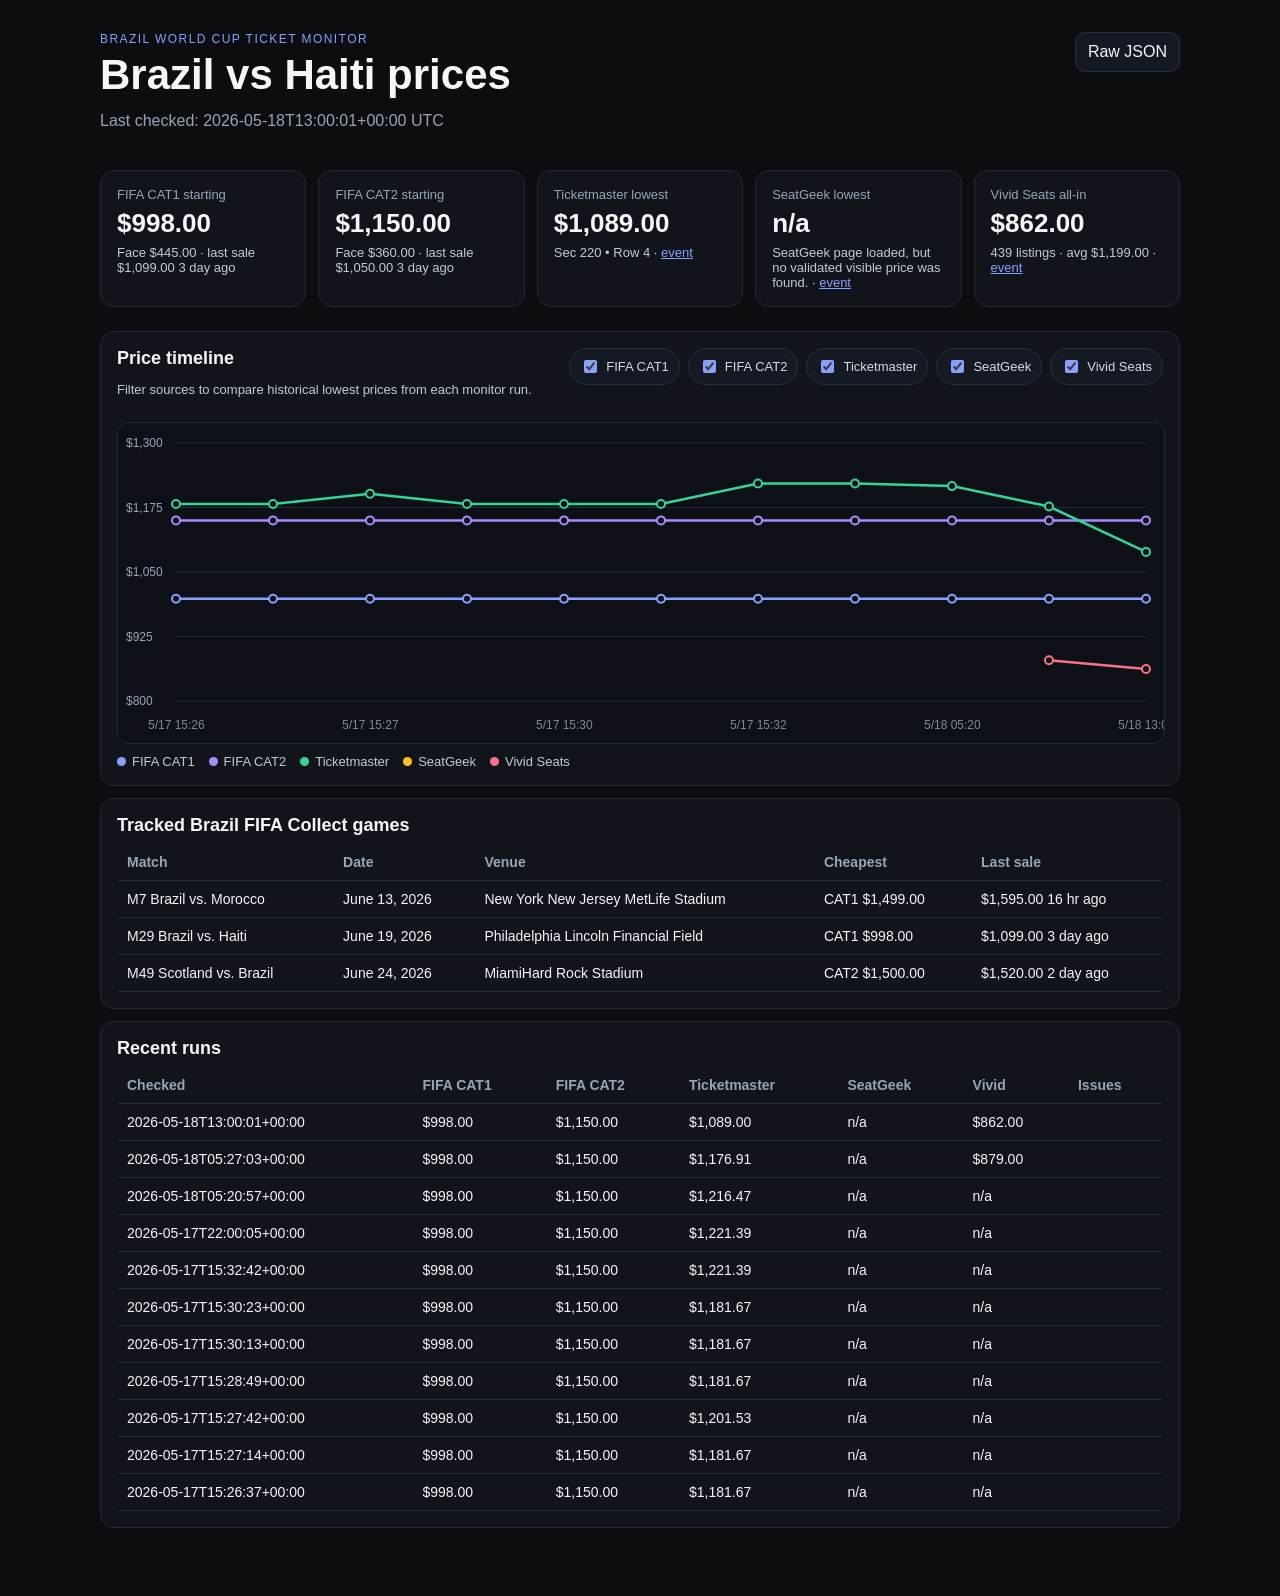
==== dashboard/index.html @ 5744fb87 "Deploy Brazil ticket dashboard" ====
<!doctype html>
<html lang="en">
<head>
  <meta charset="utf-8" />
  <meta name="viewport" content="width=device-width, initial-scale=1" />
  <title>Brazil vs Haiti Ticket Tracker</title>
  <link rel="stylesheet" href="styles.css" />
</head>
<body>
  <main>
    <header>
      <div>
        <p class="eyebrow">Brazil World Cup ticket monitor</p>
        <h1>Brazil vs Haiti prices</h1>
        <p id="checked" class="muted">Loading latest cron snapshot…</p>
      </div>
      <a class="button" href="../data/state.json">Raw JSON</a>
    </header>

    <section class="cards" id="cards"></section>

    <section class="panel chart-panel">
      <div class="panel-head">
        <div>
          <h2>Price timeline</h2>
          <p class="muted small">Filter sources to compare historical lowest prices from each monitor run.</p>
        </div>
        <div class="filters" id="sourceFilters"></div>
      </div>
      <canvas id="timelineChart" height="320"></canvas>
      <div id="chartLegend" class="legend"></div>
    </section>

    <section class="panel">
      <h2>Tracked Brazil FIFA Collect games</h2>
      <div class="table-wrap"><table id="games"></table></div>
    </section>

    <section class="panel">
      <h2>Recent runs</h2>
      <div class="table-wrap"><table id="runs"></table></div>
    </section>
  </main>
  <script src="app.js"></script>
</body>
</html>
---- dashboard/styles.css ----
body{margin:0;background:#0b0d10;color:#f4f6f8;font-family:-apple-system,BlinkMacSystemFont,"Segoe UI",sans-serif}main{max-width:1080px;margin:0 auto;padding:32px 18px 56px}header{display:flex;justify-content:space-between;gap:16px;align-items:flex-start;margin-bottom:24px}.eyebrow{color:#8aa0ff;text-transform:uppercase;letter-spacing:.12em;font-size:12px;margin:0 0 8px}h1{font-size:42px;line-height:1;margin:0 0 10px}h2{font-size:18px;margin:0 0 8px}.muted{color:#9aa4b2}.button{color:#f4f6f8;text-decoration:none;border:1px solid #2a313a;border-radius:10px;padding:10px 12px;background:#151922}.cards{display:grid;grid-template-columns:repeat(5,1fr);gap:12px;margin-bottom:12px}.card,.panel{background:#11151b;border:1px solid #252b34;border-radius:14px;padding:16px;margin-bottom:12px}.label{color:#9aa4b2;font-size:13px}.value{font-size:26px;font-weight:650;margin:6px 0}.small{font-size:13px;color:#c4cad3}.table-wrap{overflow:auto}table{width:100%;border-collapse:collapse}th,td{text-align:left;border-bottom:1px solid #242a33;padding:10px;font-size:14px}th{color:#9aa4b2;font-weight:600}a{color:#8aa0ff}.warn{color:#fbbf24}.panel-head{display:flex;align-items:flex-start;justify-content:space-between;gap:16px;margin-bottom:12px}.filters{display:flex;gap:8px;flex-wrap:wrap;justify-content:flex-end}.filters label{display:inline-flex;align-items:center;gap:6px;border:1px solid #2a313a;border-radius:999px;padding:8px 10px;background:#151922;color:#d6dbe3;font-size:13px;cursor:pointer}.filters input{accent-color:#8aa0ff}.chart-panel canvas{width:100%;height:320px;background:#0d1117;border:1px solid #222a34;border-radius:12px;display:block}.legend{display:flex;gap:14px;flex-wrap:wrap;margin-top:10px;color:#c4cad3;font-size:13px}.legend span{display:inline-flex;align-items:center;gap:6px}.dot{width:9px;height:9px;border-radius:50%;display:inline-block}@media(max-width:1000px){.cards{grid-template-columns:repeat(2,1fr)}.panel-head{display:block}.filters{justify-content:flex-start;margin-top:10px}}@media(max-width:800px){header{display:block}.cards{grid-template-columns:1fr}h1{font-size:34px}}
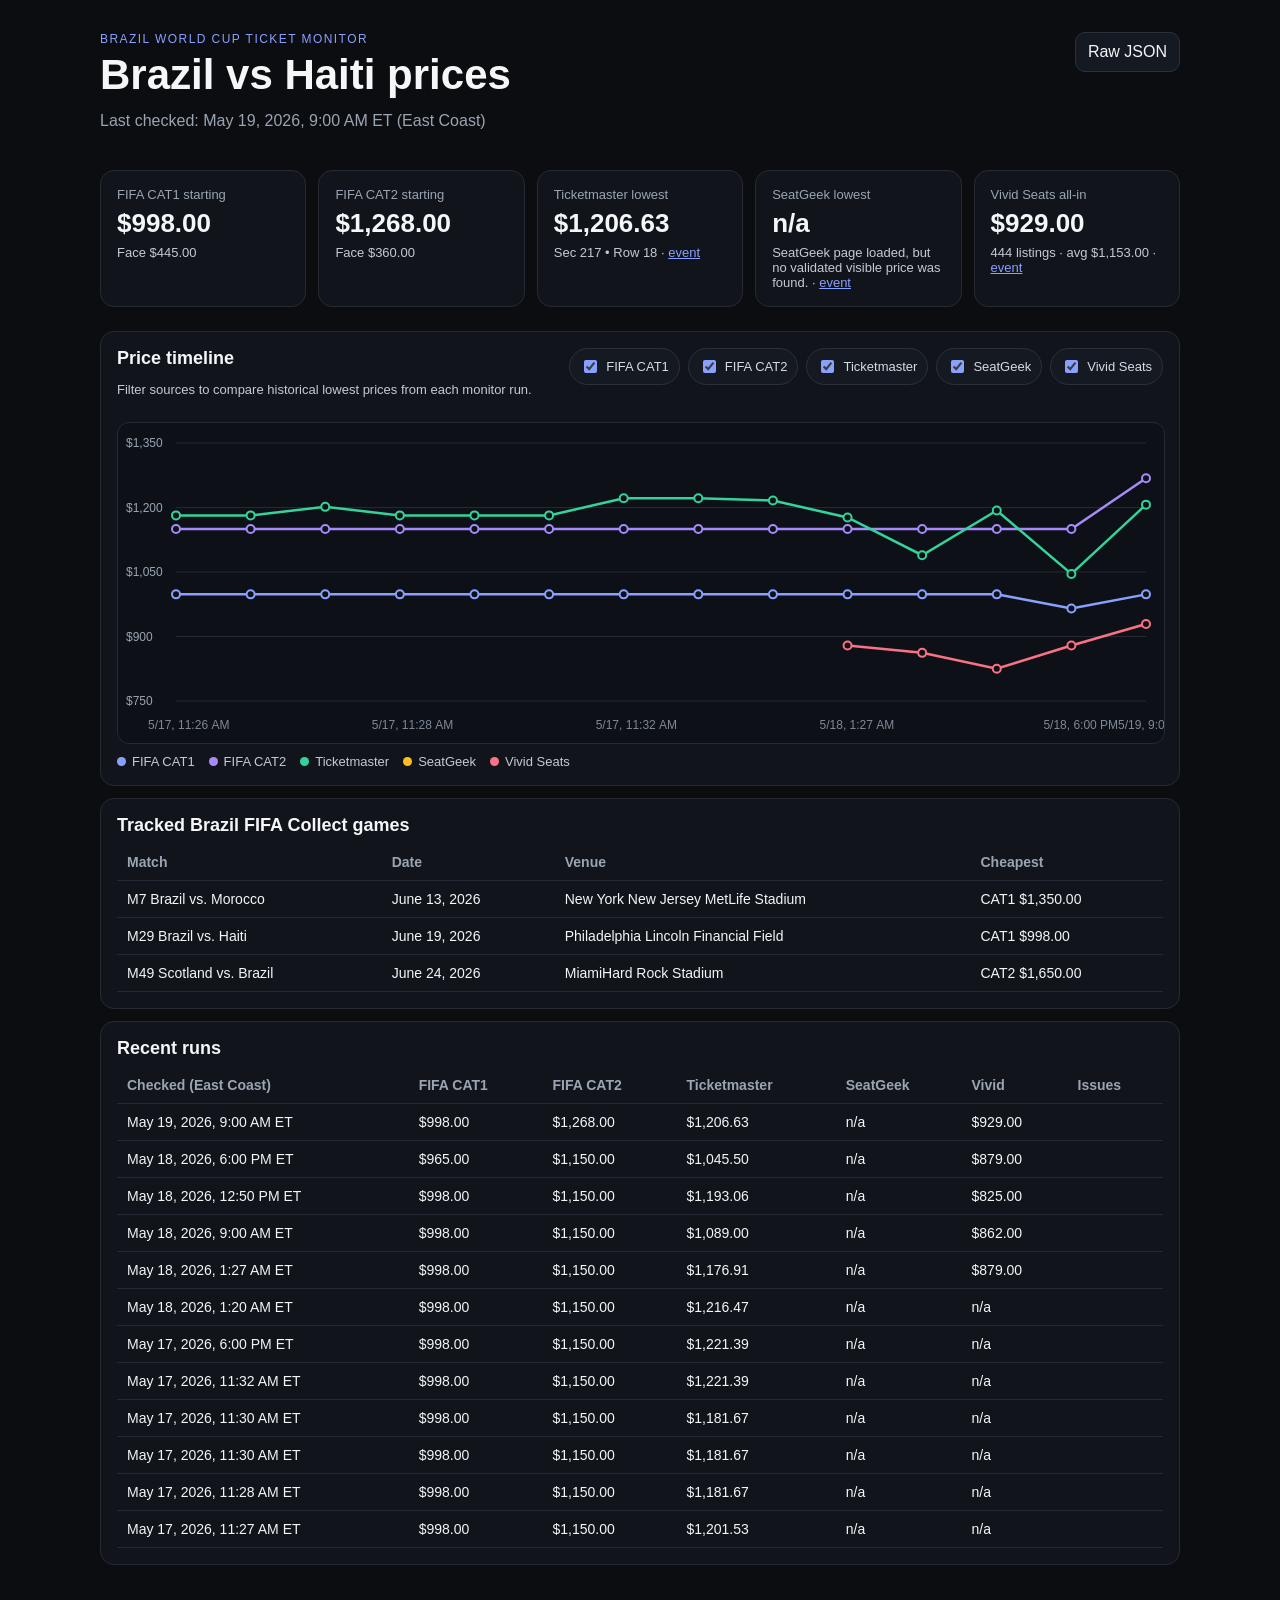
==== commit b9c65a2b: "Hide last sale text on dashboard" ====
--- a/dashboard/index.html
+++ b/dashboard/index.html
@@ -14,7 +14,7 @@
         <h1>Brazil vs Haiti prices</h1>
         <p id="checked" class="muted">Loading latest cron snapshot…</p>
       </div>
-      <a class="button" href="../data/state.json">Raw JSON</a>
+      <a class="button" href="../data/dashboard.json">Raw JSON</a>
     </header>
 
     <section class="cards" id="cards"></section>
@@ -41,6 +41,6 @@
       <div class="table-wrap"><table id="runs"></table></div>
     </section>
   </main>
-  <script src="app.js"></script>
+  <script src="app.js?v=20260519-hide-last-sale"></script>
 </body>
 </html>
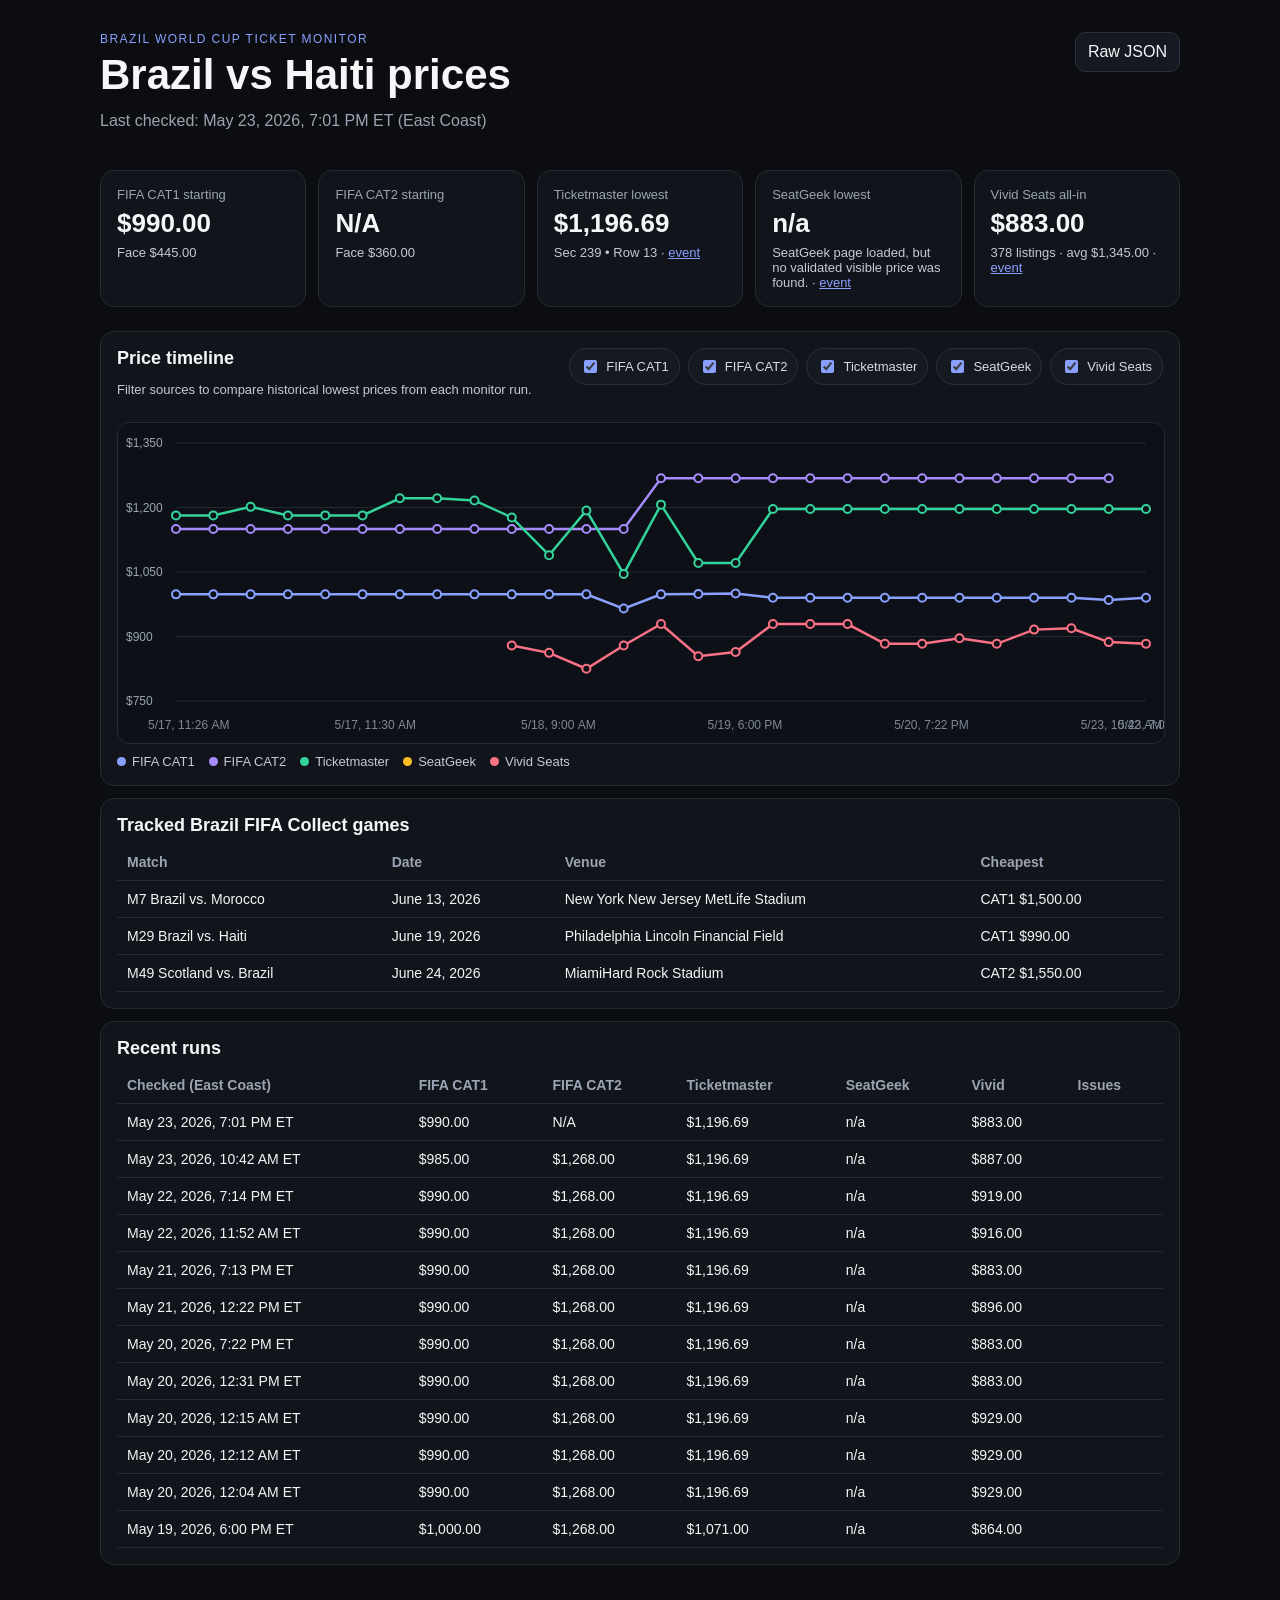
==== commit 132079c9: "Add Google Analytics tag" ====
--- a/dashboard/index.html
+++ b/dashboard/index.html
@@ -4,6 +4,15 @@
   <meta charset="utf-8" />
   <meta name="viewport" content="width=device-width, initial-scale=1" />
   <title>Brazil vs Haiti Ticket Tracker</title>
+  <!-- Google tag (gtag.js) -->
+  <script async src="https://www.googletagmanager.com/gtag/js?id=G-04HE94J844"></script>
+  <script>
+    window.dataLayer = window.dataLayer || [];
+    function gtag(){dataLayer.push(arguments);}
+    gtag('js', new Date());
+
+    gtag('config', 'G-04HE94J844');
+  </script>
   <link rel="stylesheet" href="styles.css" />
 </head>
 <body>
